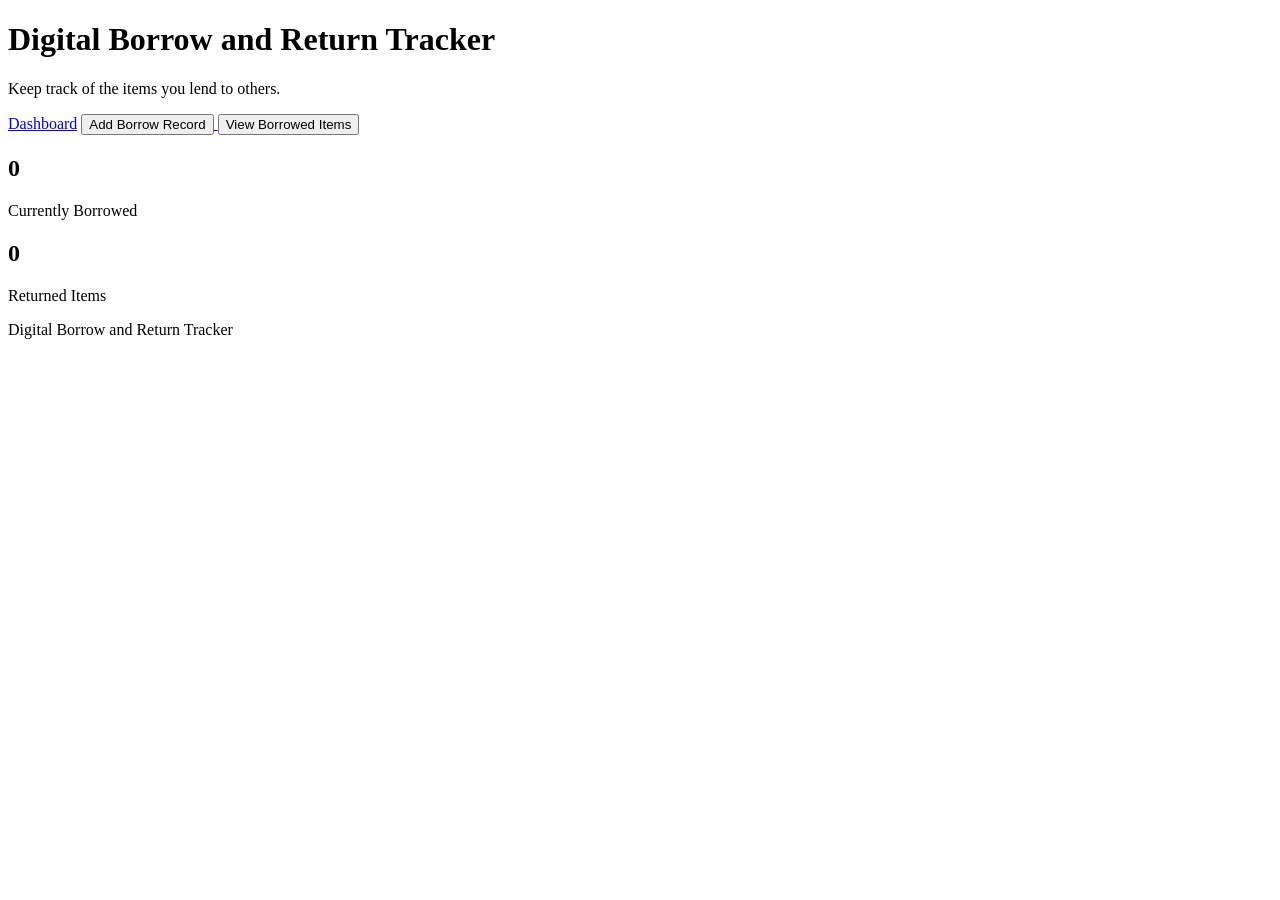
==== src/main/webapp/index.html @ fd9719e8 "Initial secure version" ====
<!DOCTYPE html>
<html>
<head>
    <title>Digital Borrow and Return Tracker</title>
    <link rel="stylesheet" href="css/style.css">
</head>

<body>

    <body>

    <div class="container">

        <header>
            <h1>Digital Borrow and Return Tracker</h1>
            <p>Keep track of the items you lend to others.</p>
        </header>

        <main>

            <div class="buttons">
            <a href="dashboard">Dashboard</a>
                <a href="add-borrow.html">
    <button type="button">Add Borrow Record</button>
</a>
                <a href="view-borrowed">
    <button type="button">View Borrowed Items</button>
</a>
            </div>

            <div class="stats">

                <div class="stat-card">
                    <h2>0</h2>
                    <p>Currently Borrowed</p>
                </div>

                <div class="stat-card">
                    <h2>0</h2>
                    <p>Returned Items</p>
                </div>

            </div>

        </main>

        <footer>
            <p>Digital Borrow and Return Tracker</p>
        </footer>

    </div>

</body>

</body>
</html>
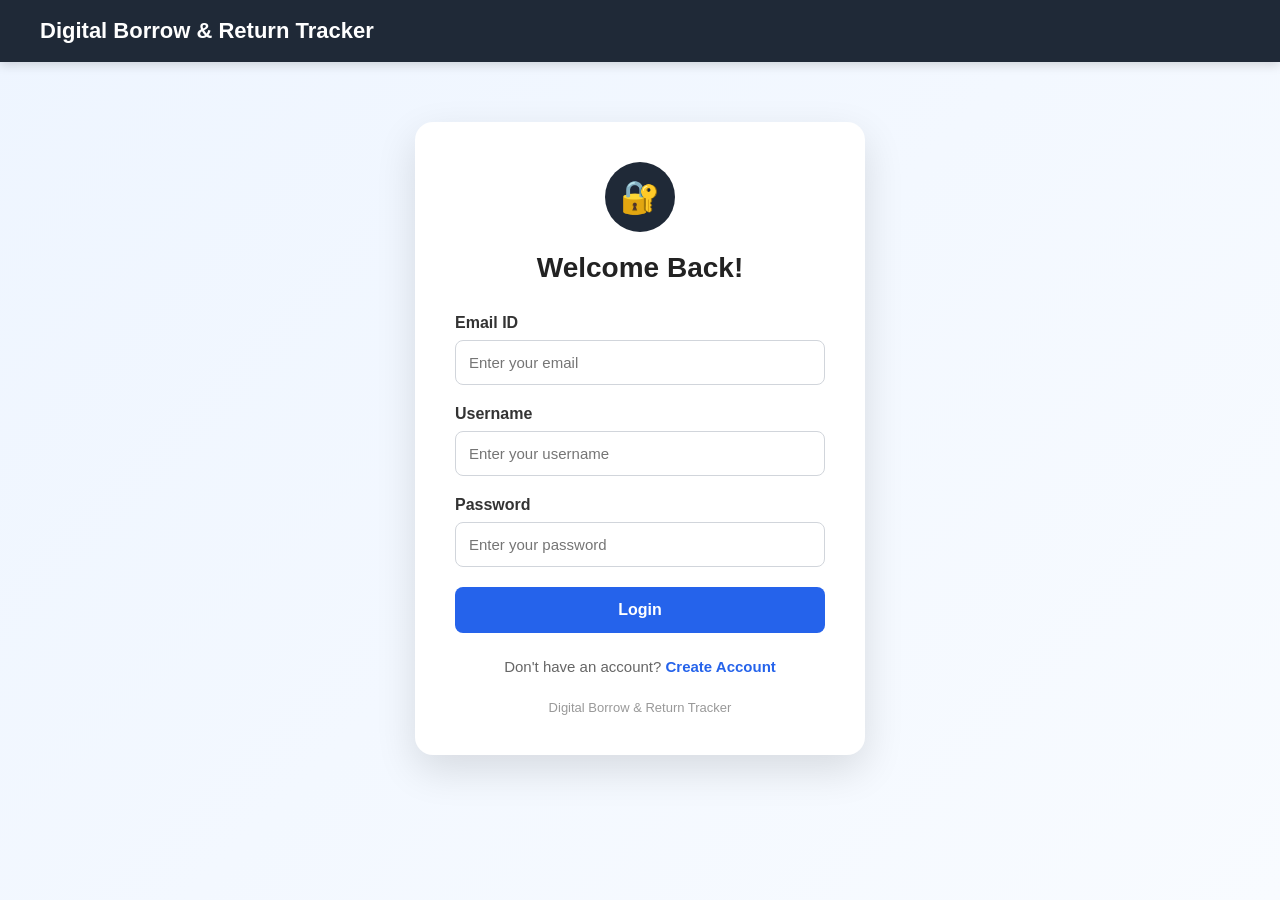
==== commit 223d7274: "Add Docker deployment files and update homepage" ====
--- a/src/main/webapp/index.html
+++ b/src/main/webapp/index.html
@@ -1,56 +1,17 @@
 <!DOCTYPE html>
 <html>
+
 <head>
-    <title>Digital Borrow and Return Tracker</title>
-    <link rel="stylesheet" href="css/style.css">
+    <meta charset="UTF-8">
+    <title>Digital Borrow &amp; Return Tracker</title>
+
+    <meta http-equiv="refresh" content="0;url=login.html">
 </head>
 
 <body>
 
-    <body>
-
-    <div class="container">
-
-        <header>
-            <h1>Digital Borrow and Return Tracker</h1>
-            <p>Keep track of the items you lend to others.</p>
-        </header>
-
-        <main>
-
-            <div class="buttons">
-            <a href="dashboard">Dashboard</a>
-                <a href="add-borrow.html">
-    <button type="button">Add Borrow Record</button>
-</a>
-                <a href="view-borrowed">
-    <button type="button">View Borrowed Items</button>
-</a>
-            </div>
-
-            <div class="stats">
-
-                <div class="stat-card">
-                    <h2>0</h2>
-                    <p>Currently Borrowed</p>
-                </div>
-
-                <div class="stat-card">
-                    <h2>0</h2>
-                    <p>Returned Items</p>
-                </div>
-
-            </div>
-
-        </main>
-
-        <footer>
-            <p>Digital Borrow and Return Tracker</p>
-        </footer>
-
-    </div>
+    <p>Redirecting to login...</p>
 
 </body>
 
-</body>
 </html>
